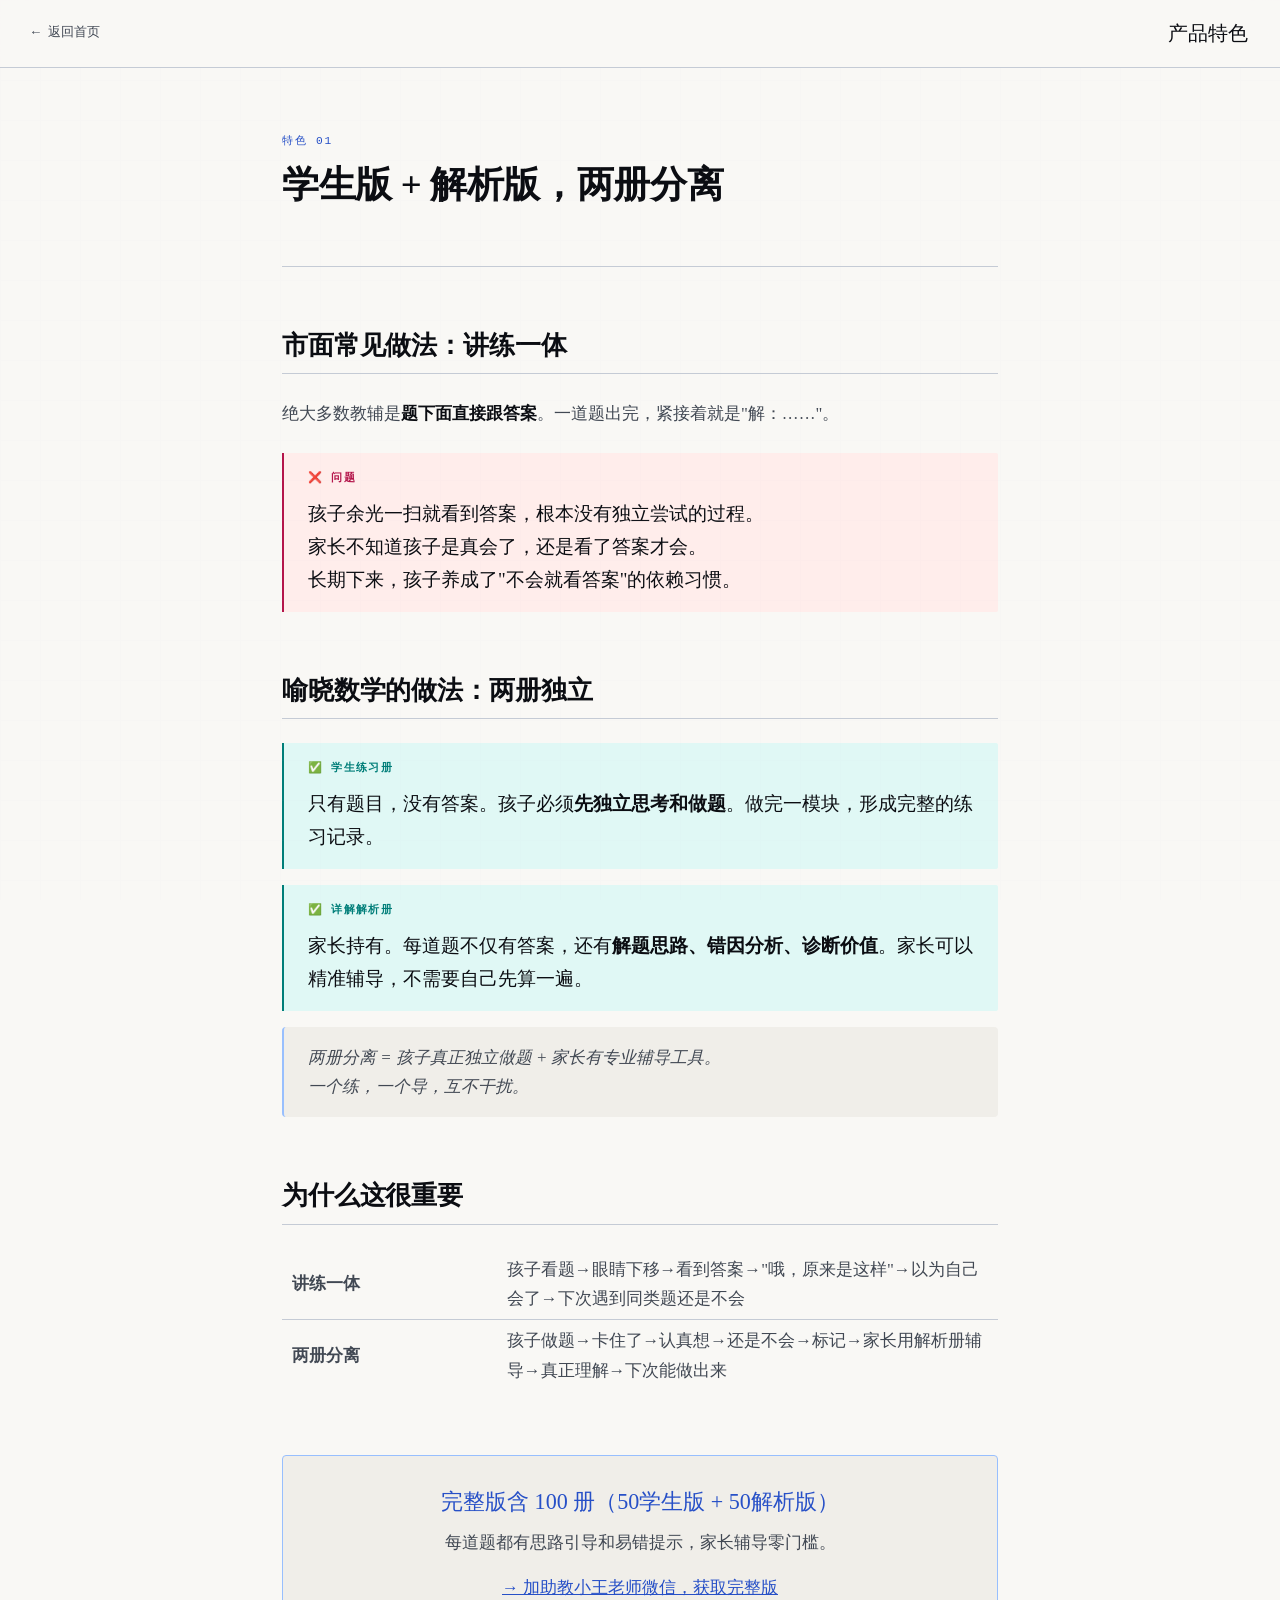
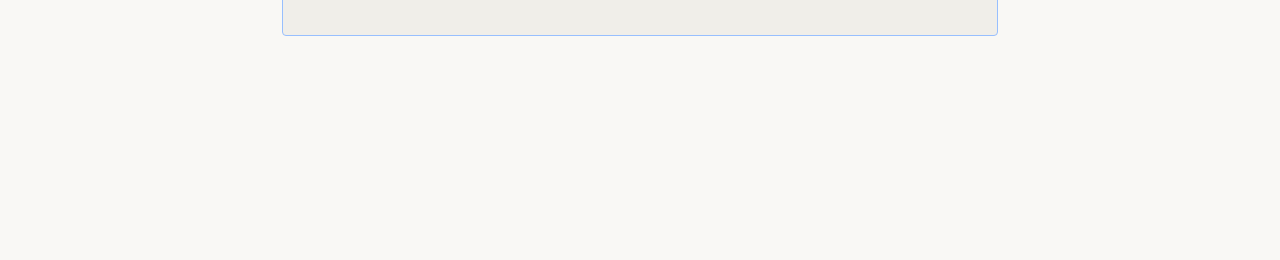
==== feature-1-dual.html @ 721600f2 "新增6个产品特色子页面：两册分离/OMML排版/五层难度/错因诊断/体系完整/统一风格，首页特色卡片改为可点击链接" ====
<!DOCTYPE html>
<html lang="zh-CN">
<head>
<meta charset="UTF-8">
<meta name="viewport" content="width=device-width, initial-scale=1.0">
<title>学生版+解析版，两册分离 — 喻晓数学</title>
<link rel="stylesheet" href="tokens.css">
<link rel="stylesheet" href="sample-common.css">
</head>
<body>
<nav class="sample-nav"><a href="index.html" class="back">← 返回首页</a><span class="title">产品特色</span></nav>
<div class="sample-container">

<header class="sample-header">
  <div class="module-tag">特色 01</div>
  <h1>学生版 + 解析版，两册分离</h1>
</header>

<section class="concept"><h2>市面常见做法：讲练一体</h2>
<div class="block"><p>绝大多数教辅是<strong>题下面直接跟答案</strong>。一道题出完，紧接着就是"解：……"。</p></div>
<div class="highlight bad"><div class="block-label" style="color:var(--color-rose)">❌ 问题</div><p>孩子余光一扫就看到答案，根本没有独立尝试的过程。<br>家长不知道孩子是真会了，还是看了答案才会。<br>长期下来，孩子养成了"不会就看答案"的依赖习惯。</p></div>
</section>

<section class="concept"><h2>喻晓数学的做法：两册独立</h2>
<div class="highlight good"><div class="block-label" style="color:var(--color-teal)">✅ 学生练习册</div><p>只有题目，没有答案。孩子必须<strong>先独立思考和做题</strong>。做完一模块，形成完整的练习记录。</p></div>
<div class="highlight good"><div class="block-label" style="color:var(--color-teal)">✅ 详解解析册</div><p>家长持有。每道题不仅有答案，还有<strong>解题思路、错因分析、诊断价值</strong>。家长可以精准辅导，不需要自己先算一遍。</p></div>
<div class="thinking">两册分离 = 孩子真正独立做题 + 家长有专业辅导工具。<br>一个练，一个导，互不干扰。</div>
</section>

<section class="concept"><h2>为什么这很重要</h2>
<table style="width:100%;font-size:var(--text-sm);color:var(--color-ink-2);border-collapse:collapse">
<tr style="border-bottom:0.5px solid var(--color-divider)"><td style="padding:6px 10px;font-weight:600;width:30%">讲练一体</td><td style="padding:6px 10px">孩子看题→眼睛下移→看到答案→"哦，原来是这样"→以为自己会了→下次遇到同类题还是不会</td></tr>
<tr><td style="padding:6px 10px;font-weight:600">两册分离</td><td style="padding:6px 10px">孩子做题→卡住了→认真想→还是不会→标记→家长用解析册辅导→真正理解→下次能做出来</td></tr>
</table>
</section>

<div class="preview-note"><h3>完整版含 100 册（50学生版 + 50解析版）</h3><p>每道题都有思路引导和易错提示，家长辅导零门槛。</p><p style="margin-top:var(--space-md)"><a href="index.html#cta">→ 加助教小王老师微信，获取完整版</a></p></div>
</div>
</body>
</html>
---- tokens.css ----
/* 喻晓数学 · 数学几何风格
 * "ink & geometry" — 暖白纸，深靛蓝 + 暖琥珀 + 青绿
 * axes: graph-paper / geometric-illustration / multi-accent
 */

:root {
  --font-display: "Playfair Display", "Noto Serif SC", "Songti SC", serif;
  --font-body: "Source Serif 4", "Noto Serif SC", "Songti SC", serif;
  --font-mono: "JetBrains Mono", monospace;

  /* base */
  --color-paper: oklch(98% 0.005 95);
  --color-paper-2: oklch(95% 0.008 95);
  --color-paper-3: oklch(91% 0.012 95);
  --color-ink: oklch(16% 0.01 260);
  --color-ink-2: oklch(40% 0.02 260);
  --color-ink-3: oklch(58% 0.015 260);

  /* accents */
  --color-blue: oklch(48% 0.19 265);
  --color-blue-soft: oklch(58% 0.15 265);
  --color-blue-dim: oklch(80% 0.10 260);
  --color-amber: oklch(60% 0.19 75);
  --color-amber-soft: oklch(70% 0.16 75);
  --color-amber-dim: oklch(82% 0.12 75);
  --color-teal: oklch(50% 0.17 190);
  --color-teal-dim: oklch(80% 0.10 190);
  --color-rose: oklch(50% 0.19 10);
  --color-rose-dim: oklch(80% 0.12 10);

  /* grade tints */
  --grade-p1: oklch(96% 0.06 265);
  --grade-p2: oklch(96% 0.06 190);
  --grade-p3: oklch(96% 0.06 140);
  --grade-p4: oklch(96% 0.06 75);
  --grade-p5: oklch(96% 0.06 25);
  --grade-p6: oklch(96% 0.06 320);

  --color-accent: var(--color-blue);
  --color-accent-soft: var(--color-blue-soft);
  --color-accent-dim: var(--color-blue-dim);
  --color-focus: oklch(52% 0.18 265);
  --color-divider: oklch(84% 0.015 260);
  --color-divider-strong: oklch(72% 0.03 260);
  --color-success: oklch(50% 0.17 160);
  --color-error: oklch(48% 0.20 25);

  --text-3xs: clamp(0.625rem, 0.6vw + 0.5rem, 0.7rem);
  --text-2xs: clamp(0.7rem, 0.65vw + 0.5rem, 0.82rem);
  --text-xs: clamp(0.78rem, 0.7vw + 0.5rem, 0.92rem);
  --text-sm: clamp(0.9rem, 0.75vw + 0.5rem, 1.05rem);
  --text-base: clamp(1rem, 0.85vw + 0.5rem, 1.2rem);
  --text-md: clamp(1.15rem, 0.95vw + 0.5rem, 1.4rem);
  --text-lg: clamp(1.35rem, 1.1vw + 0.5rem, 1.7rem);
  --text-xl: clamp(1.6rem, 1.3vw + 0.5rem, 2.1rem);
  --text-2xl: clamp(1.9rem, 1.6vw + 0.5rem, 2.6rem);
  --text-3xl: clamp(2.3rem, 2vw + 0.5rem, 3.3rem);
  --text-4xl: clamp(2.8rem, 2.5vw + 0.5rem, 4.2rem);
  --text-display-s: clamp(3.4rem, 3.2vw + 0.5rem, 5.5rem);
  --text-display: clamp(4.2rem, 4.5vw + 0.5rem, 7.5rem);

  --space-2xs: 0.25rem; --space-xs: 0.5rem; --space-sm: 0.75rem;
  --space-md: 1rem; --space-lg: 1.5rem; --space-xl: 2rem;
  --space-2xl: 3rem; --space-3xl: 4rem; --space-4xl: 6rem;
  --space-5xl: 9rem; --space-6xl: 14rem;

  --radius-xs: 2px; --radius-sm: 4px; --radius-md: 8px; --radius-lg: 16px;
  --ease-out: cubic-bezier(0.16, 1, 0.3, 1);
  --dur-fast: 150ms; --dur-normal: 300ms; --dur-slow: 500ms;
}

*, *::before, *::after { box-sizing: border-box; margin: 0; padding: 0; }
html { overflow-x: clip; -webkit-font-smoothing: antialiased; background: var(--color-paper); }
body {
  font-family: var(--font-body);
  font-size: var(--text-base); line-height: 1.75;
  color: var(--color-ink); background: var(--color-paper);
  overflow-x: clip;
}

strong { font-weight: 600; color: var(--color-ink); }
h1, h2, h3, h4 { font-style: normal; }
.display {
  font-family: var(--font-display);
  font-size: var(--text-display); line-height: 1.08; font-weight: 500;
  letter-spacing: -0.02em; color: var(--color-ink);
}
.display em {
  font-family: inherit; font-style: italic; font-weight: 700;
  background: linear-gradient(135deg, var(--color-blue), var(--color-teal));
  -webkit-background-clip: text; -webkit-text-fill-color: transparent;
  background-clip: text;
}
h2 { font-family: var(--font-display); font-size: var(--text-3xl); line-height: 1.18; color: var(--color-ink); letter-spacing: -0.01em; font-weight: 600; }
h3 { font-family: var(--font-display); font-size: var(--text-xl); line-height: 1.25; color: var(--color-ink); font-weight: 500; }

/* Nav — glass */
.nav {
  position: fixed; top: 0; left: 0; right: 0; z-index: 100;
  padding: var(--space-lg) var(--space-xl);
  background: oklch(98% 0.005 95 / 0.9);
  backdrop-filter: blur(16px); -webkit-backdrop-filter: blur(16px);
  border-bottom: 0.5px solid var(--color-divider);
}
.nav-inner { max-width: 1440px; margin: 0 auto; display: flex; flex-direction: column; align-items: center; gap: var(--space-sm); }
.nav-brand { font-family: var(--font-display); font-size: var(--text-xl); font-weight: 700; color: var(--color-ink); text-decoration: none; letter-spacing: 0.06em; }
.nav-links { display: flex; gap: var(--space-2xl); align-items: center; list-style: none; }
.nav-links a { font-size: var(--text-sm); color: var(--color-ink-2); text-decoration: none; transition: color var(--dur-fast) var(--ease-out); }
.nav-links a:hover { color: var(--color-blue); }
.nav-cta {
  display: inline-block; padding: var(--space-2xs) var(--space-md);
  font-size: var(--text-xs); border: 1px solid var(--color-blue-dim); border-radius: var(--radius-sm);
  color: var(--color-blue); text-decoration: none;
  transition: background var(--dur-fast) var(--ease-out), color var(--dur-fast) var(--ease-out);
}
.nav-cta:hover { background: var(--color-blue); color: #fff; }
@media (max-width: 768px) { .nav-links { gap: var(--space-lg); } .nav-brand { font-size: var(--text-lg); } }

/* Hero — with geometric background */
.hero {
  min-height: 100vh; display: flex; align-items: center; justify-content: center;
  padding: var(--space-xl); text-align: center;
  background: var(--color-paper);
  position: relative; overflow: hidden;
}
.hero-inner { max-width: 900px; position: relative; z-index: 2; }
.hero .display { margin-bottom: var(--space-2xl); }
.hero-sub {
  font-size: var(--text-md); line-height: 1.7; color: var(--color-ink-2);
  max-width: 520px; margin: 0 auto var(--space-2xl);
}
.hero-actions { display: flex; gap: var(--space-md); justify-content: center; flex-wrap: wrap; }

/* Hero geometric illustration */
.hero-geo { position: absolute; inset: 0; z-index: 0; pointer-events: none; }
.hero-geo svg { width: 100%; height: 100%; }

.btn-primary {
  display: inline-block; padding: var(--space-sm) var(--space-2xl);
  font-family: var(--font-body); font-size: var(--text-sm); font-weight: 600;
  background: var(--color-blue); color: #fff;
  border-radius: var(--radius-sm); text-decoration: none; border: none; cursor: pointer;
  transition: filter var(--dur-fast) var(--ease-out);
}
.btn-primary:hover { filter: brightness(1.2); }
.btn-primary:focus-visible { outline: 2px solid var(--color-focus); outline-offset: 2px; }

.btn-ghost {
  display: inline-block; padding: var(--space-sm) var(--space-2xl);
  font-family: var(--font-body); font-size: var(--text-sm);
  background: transparent; color: var(--color-ink);
  border: 0.5px solid var(--color-divider-strong); border-radius: var(--radius-sm);
  text-decoration: none; cursor: pointer;
  transition: border-color var(--dur-fast) var(--ease-out), color var(--dur-fast) var(--ease-out);
}
.btn-ghost:hover { border-color: var(--color-blue); color: var(--color-blue); }
.btn-ghost:focus-visible { outline: 2px solid var(--color-focus); outline-offset: 2px; }

/* Sections */
.wide { max-width: 1280px; margin: 0 auto; padding: 0 var(--space-xl); }
.narrow { max-width: 680px; margin: 0 auto; padding: 0 var(--space-xl); }
.section-tight { padding: var(--space-5xl) var(--space-xl); }
.section-label {
  font-family: var(--font-mono); font-size: var(--text-3xs); font-weight: 600;
  text-transform: uppercase; letter-spacing: 0.16em;
  color: var(--color-blue); margin-bottom: var(--space-md);
}
.section-head { margin-bottom: var(--space-4xl); }
.section-head h2 { margin-bottom: var(--space-sm); }
.section-head p { font-size: var(--text-md); color: var(--color-ink-2); max-width: 520px; }

/* Grade Cards — each with distinct tint */
.grades-grid { display: grid; grid-template-columns: repeat(2, 1fr); gap: var(--space-lg); }
.grade-card {
  padding: var(--space-2xl) var(--space-xl);
  border: 0.5px solid var(--color-divider); border-radius: var(--radius-sm);
  transition: border-color var(--dur-fast) var(--ease-out), box-shadow var(--dur-fast) var(--ease-out);
  position: relative; overflow: hidden;
}
.grade-card::before {
  content: ""; position: absolute; left: 0; top: 0; bottom: 0; width: 3px;
  transition: width var(--dur-normal) var(--ease-out);
}
.grade-card:nth-child(1) { background: var(--grade-p1); }
.grade-card:nth-child(1)::before { background: var(--color-blue); }
.grade-card:nth-child(2) { background: var(--grade-p2); }
.grade-card:nth-child(2)::before { background: var(--color-teal); }
.grade-card:nth-child(3) { background: var(--grade-p3); }
.grade-card:nth-child(3)::before { background: oklch(52% 0.17 140); }
.grade-card:nth-child(4) { background: var(--grade-p4); }
.grade-card:nth-child(4)::before { background: var(--color-amber); }
.grade-card:nth-child(5) { background: var(--grade-p5); }
.grade-card:nth-child(5)::before { background: var(--color-rose); }
.grade-card:nth-child(6) { background: var(--grade-p6); }
.grade-card:nth-child(6)::before { background: oklch(50% 0.17 320); }
.grade-card:hover { border-color: var(--color-divider-strong); box-shadow: 0 2px 12px oklch(0% 0 0 / 0.04); }
.grade-card:hover::before { width: 5px; }
.grade-num { font-family: var(--font-display); font-size: var(--text-4xl); line-height: 1; font-weight: 700; margin-bottom: var(--space-xs); }
.grade-card:nth-child(1) .grade-num { color: var(--color-blue); }
.grade-card:nth-child(2) .grade-num { color: var(--color-teal); }
.grade-card:nth-child(3) .grade-num { color: oklch(52% 0.17 140); }
.grade-card:nth-child(4) .grade-num { color: var(--color-amber); }
.grade-card:nth-child(5) .grade-num { color: var(--color-rose); }
.grade-card:nth-child(6) .grade-num { color: oklch(50% 0.17 320); }
.grade-name { font-family: var(--font-display); font-size: var(--text-lg); font-weight: 600; color: var(--color-ink); margin-bottom: var(--space-md); }
.grade-list { list-style: none; padding: 0; margin: 0; }
.grade-list li { font-size: var(--text-sm); color: var(--color-ink-2); line-height: 2; padding-left: var(--space-md); position: relative; }
.grade-list li::before { content: "·"; position: absolute; left: 0; color: var(--color-ink-3); }
@media (max-width: 768px) { .grades-grid { grid-template-columns: 1fr; } }

/* Stats — with colored background strip */
.stats-strip { background: linear-gradient(135deg, var(--grade-p1), var(--grade-p2), var(--grade-p4)); padding: var(--space-4xl) 0; }
.stats-row { display: grid; grid-template-columns: repeat(4, 1fr); gap: var(--space-2xl); text-align: center; }
.stat-num { font-family: var(--font-display); font-size: var(--text-4xl); line-height: 1; font-weight: 700; margin-bottom: var(--space-xs); position: relative; display: inline-block; }
.stat-num::after { content: ""; position: absolute; bottom: -6px; left: 50%; transform: translateX(-50%); width: 24px; height: 2px; border-radius: 1px; }
.stats-row > div:nth-child(1) .stat-num { color: var(--color-blue); }
.stats-row > div:nth-child(1) .stat-num::after { background: var(--color-blue-dim); }
.stats-row > div:nth-child(2) .stat-num { color: var(--color-teal); }
.stats-row > div:nth-child(2) .stat-num::after { background: var(--color-teal-dim); }
.stats-row > div:nth-child(3) .stat-num { color: var(--color-amber); }
.stats-row > div:nth-child(3) .stat-num::after { background: var(--color-amber-dim); }
.stats-row > div:nth-child(4) .stat-num { color: var(--color-rose); }
.stats-row > div:nth-child(4) .stat-num::after { background: var(--color-rose-dim); }
.stat-label { font-size: var(--text-xs); color: var(--color-ink-3); margin-top: var(--space-sm); }
@media (max-width: 768px) { .stats-row { grid-template-columns: repeat(2, 1fr); gap: var(--space-xl); } }

/* Samples — 3-col, clean cards */
.samples-grid { display: grid; grid-template-columns: repeat(3, 1fr); gap: var(--space-lg); }
.sample-card {
  display: block; text-decoration: none; color: inherit; cursor: pointer;
  padding: var(--space-xl); background: var(--color-paper-2);
  border: 0.5px solid var(--color-divider); border-radius: var(--radius-sm);
  transition: border-color var(--dur-fast) var(--ease-out), box-shadow var(--dur-fast) var(--ease-out), transform var(--dur-fast) var(--ease-out);
}
.sample-card:hover { border-color: var(--color-blue-dim); box-shadow: 0 2px 16px oklch(0% 0 0 / 0.05); transform: translateY(-2px); }
.sample-badge {
  display: inline-block; padding: var(--space-2xs) var(--space-sm);
  font-family: var(--font-mono); font-size: var(--text-3xs); font-weight: 600;
  text-transform: uppercase; letter-spacing: 0.1em;
  border: 0.5px solid var(--color-blue-dim); color: var(--color-blue);
  background: var(--color-paper-3); border-radius: var(--radius-xs); margin-bottom: var(--space-md);
}
.sample-card:nth-child(2) .sample-badge { color: var(--color-teal); border-color: var(--color-teal-dim); }
.sample-card:nth-child(3) .sample-badge { color: oklch(52% 0.17 140); border-color: oklch(80% 0.08 140); }
.sample-card:nth-child(4) .sample-badge { color: var(--color-amber); border-color: var(--color-amber-dim); }
.sample-card:nth-child(5) .sample-badge { color: var(--color-rose); border-color: var(--color-rose-dim); }
.sample-card:nth-child(6) .sample-badge { color: oklch(50% 0.17 320); border-color: oklch(80% 0.10 320); }
.sample-card h3 { color: var(--color-ink); margin-bottom: var(--space-xs); font-weight: 600; }
.sample-card p { font-size: var(--text-sm); color: var(--color-ink-2); }
.card-arrow { display: block; margin-top: var(--space-sm); font-family: var(--font-mono); font-size: var(--text-3xs); color: var(--color-blue); letter-spacing: 0.06em; opacity: 0; transform: translateX(-4px); transition: opacity var(--dur-fast) var(--ease-out), transform var(--dur-fast) var(--ease-out); }
.sample-card:hover .card-arrow { opacity: 1; transform: translateX(0); }
@media (max-width: 768px) {
  .card-arrow { opacity: 0.7; transform: translateX(0); font-size: 0.6rem; }
}
@media (max-width: 768px) { .samples-grid { grid-template-columns: repeat(2, 1fr); } }
@media (max-width: 414px) { .samples-grid { grid-template-columns: 1fr; } }

/* Features — with alternating accent numbers */
.features-grid { display: grid; grid-template-columns: repeat(3, 1fr); gap: var(--space-2xl); }
.feature-item { padding: var(--space-lg) 0; border-top: 0.5px solid var(--color-divider); }
.feature-link { display: block; text-decoration: none; color: inherit; cursor: pointer; transition: border-color var(--dur-fast) var(--ease-out), background var(--dur-fast) var(--ease-out); padding: var(--space-lg); margin: 0 calc(-1 * var(--space-lg)); border-radius: var(--radius-sm); }
.feature-link:hover { background: var(--color-paper-2); }
.feature-link .card-arrow { display: block; margin-top: var(--space-sm); font-family: var(--font-mono); font-size: var(--text-3xs); color: var(--color-blue); letter-spacing: 0.06em; opacity: 0; transform: translateX(-4px); transition: opacity var(--dur-fast) var(--ease-out), transform var(--dur-fast) var(--ease-out); }
.feature-link:hover .card-arrow { opacity: 1; transform: translateX(0); }
@media (max-width: 768px) {
  .feature-link { padding: var(--space-md); margin: 0 calc(-1 * var(--space-md)); }
  .feature-link .card-arrow { opacity: 0.7; transform: translateX(0); }
}
.feature-num { font-family: var(--font-mono); font-size: var(--text-3xs); font-weight: 700; text-transform: uppercase; letter-spacing: 0.12em; margin-bottom: var(--space-md); }
.feature-item:nth-child(1) .feature-num { color: var(--color-blue); }
.feature-item:nth-child(2) .feature-num { color: var(--color-teal); }
.feature-item:nth-child(3) .feature-num { color: var(--color-amber); }
.feature-item:nth-child(4) .feature-num { color: var(--color-rose); }
.feature-item:nth-child(5) .feature-num { color: oklch(52% 0.17 140); }
.feature-item:nth-child(6) .feature-num { color: oklch(50% 0.17 320); }
.feature-item h3 { margin-bottom: var(--space-sm); font-weight: 600; }
.feature-item p { font-size: var(--text-sm); color: var(--color-ink-2); line-height: 1.7; }
@media (max-width: 768px) { .features-grid { grid-template-columns: 1fr; } }

/* CTA */
.cta-section {
  text-align: center; padding: var(--space-5xl) var(--space-xl);
  background: linear-gradient(135deg, var(--grade-p1), var(--grade-p4), oklch(96% 0.02 320));
  border-radius: var(--radius-sm);
  border: 0.5px solid var(--color-divider);
  position: relative; overflow: hidden;
}
.cta-section::before {
  content: ""; position: absolute; top: 0; left: 50%; transform: translateX(-50%);
  width: 60px; height: 2px;
  background: linear-gradient(to right, var(--color-blue), var(--color-teal));
  border-radius: 1px;
}
.cta-section .display-s { font-family: var(--font-display); font-size: var(--text-display-s); color: var(--color-ink); margin-bottom: var(--space-md); }
.cta-section p { font-size: var(--text-md); color: var(--color-ink-2); max-width: 460px; margin: 0 auto var(--space-2xl); }

/* Footer */
.footer { padding: var(--space-3xl) var(--space-xl); text-align: center; border-top: 0.5px solid var(--color-divider); background: var(--color-paper-2); }
.footer-brand { font-family: var(--font-display); font-size: var(--text-lg); font-weight: 600; color: var(--color-ink); margin-bottom: var(--space-sm); }
.footer p { font-size: var(--text-2xs); color: var(--color-ink-3); }

/* ===== ORNAMENT ===== */

/* Graph paper texture — more visible */
body::before {
  content: ""; position: fixed; inset: 0; z-index: 0; pointer-events: none; opacity: 0.04;
  background-image:
    linear-gradient(var(--color-divider) 1px, transparent 1px),
    linear-gradient(90deg, var(--color-divider) 1px, transparent 1px);
  background-size: 40px 40px;
}
.wide, .narrow, .hero, .nav, .footer, .stats-strip { position: relative; z-index: 1; }

/* Section rule */
.section-rule { max-width: 1280px; margin: 0 auto; padding: 0 var(--space-xl); }
.section-rule-inner { height: 0.5px; background: var(--color-divider); }

/* Ornament */
.ornament {
  display: flex; align-items: center; justify-content: center; gap: var(--space-md);
  height: 32px; border: none; background: none; margin: 0;
}
.ornament::before, .ornament::after {
  content: ""; flex: 1; height: 0.5px;
  background: linear-gradient(to right, transparent, var(--color-divider-strong), transparent);
}
.ornament-dot {
  width: 3px; height: 3px; border-radius: 50%;
  background: var(--color-blue); flex-shrink: 0;
}

/* Motion */
@keyframes fade-up {
  from { opacity: 0; transform: translateY(28px); }
  to { opacity: 1; transform: translateY(0); }
}
.animate-in { animation: fade-up 0.6s var(--ease-out) both; }
.delay-1 { animation-delay: 0.1s; }
.delay-2 { animation-delay: 0.2s; }
.delay-3 { animation-delay: 0.3s; }
@media (prefers-reduced-motion: reduce) { .animate-in { animation: none; opacity: 1; } }

/* ===== MOBILE (≤768px) ===== */
@media (max-width: 768px) {
  :root {
    --text-display: clamp(2.4rem, 8vw + 0.5rem, 3.8rem);
    --text-display-s: clamp(1.8rem, 6vw + 0.5rem, 3rem);
    --text-3xl: clamp(1.6rem, 5vw + 0.5rem, 2.4rem);
  }
  .nav { padding: var(--space-sm) var(--space-md); }
  .nav-inner { gap: var(--space-2xs); }
  .nav-brand { font-size: var(--text-md); letter-spacing: 0.04em; }
  .nav-links { gap: var(--space-md); flex-wrap: wrap; justify-content: center; }
  .nav-links a { font-size: var(--text-2xs); }
  .nav-cta { padding: var(--space-2xs) var(--space-sm); font-size: var(--text-3xs); }

  .hero { min-height: 80vh; padding: var(--space-5xl) var(--space-md) var(--space-2xl); }
  .hero .display { margin-bottom: var(--space-lg); }
  .hero-sub { font-size: var(--text-sm); max-width: 300px; }
  .hero-actions { flex-direction: column; align-items: center; gap: var(--space-sm); }
  .hero-geo { opacity: 0.5; }
  .btn-primary, .btn-ghost { width: 100%; max-width: 280px; text-align: center; padding: var(--space-md) var(--space-xl); font-size: var(--text-base); }

  .section-tight { padding: var(--space-3xl) var(--space-md); }
  .wide, .narrow { padding: 0 var(--space-md); }
  .section-head { margin-bottom: var(--space-2xl); }
  .section-head h2 { font-size: var(--text-2xl); }
  .section-head p { font-size: var(--text-sm); }

  .grades-grid { grid-template-columns: 1fr; gap: var(--space-md); }
  .grade-card { padding: var(--space-lg) var(--space-md); }
  .grade-num { font-size: var(--text-2xl); }
  .grade-name { font-size: var(--text-md); }
  .grade-list li { font-size: var(--text-xs); line-height: 1.8; }

  .samples-grid { grid-template-columns: repeat(2, 1fr); gap: var(--space-sm); }
  .sample-card { padding: var(--space-md); }
  .sample-card h3 { font-size: var(--text-md); }
  .sample-card p { font-size: var(--text-2xs); }

  .features-grid { grid-template-columns: 1fr; gap: var(--space-xl); }
  .feature-item h3 { font-size: var(--text-lg); }

  .stats-strip { padding: var(--space-2xl) 0; }
  .stats-row { grid-template-columns: repeat(2, 1fr); gap: var(--space-lg); }
  .stat-num { font-size: var(--text-2xl); }

  .cta-section { padding: var(--space-3xl) var(--space-md); }
  .cta-section p { font-size: var(--text-sm); }

  .ornament { height: 24px; }
  .footer { padding: var(--space-2xl) var(--space-md); }

  .sample-nav { padding: var(--space-sm) var(--space-md); }
  .sample-nav .title { font-size: var(--text-sm); }
  .sample-container { padding: var(--space-xl) var(--space-md) var(--space-3xl); }
  .sample-header h1 { font-size: var(--text-2xl); }
  .sample-header .meta { gap: var(--space-md); font-size: var(--text-2xs); }
  .concept h2 { font-size: var(--text-lg); }
  .steps li { font-size: var(--text-xs); padding-left: var(--space-xl); }
  .steps li::before { width: 18px; height: 18px; font-size: 0.6rem; }
}

/* ===== SMALL PHONE (≤414px) ===== */
@media (max-width: 414px) {
  :root { --text-display: clamp(2rem, 7vw + 0.5rem, 2.8rem); }
  .hero { min-height: 75vh; padding-top: var(--space-6xl); }
  .samples-grid { grid-template-columns: 1fr; }
  .stats-row { grid-template-columns: 1fr 1fr; gap: var(--space-md); }
}

/* Sample page nav (desktop) */
.sample-nav { position: sticky; top: 0; z-index: 100; padding: var(--space-md) var(--space-xl); background: oklch(98% 0.005 95 / 0.9); backdrop-filter: blur(16px); border-bottom: 0.5px solid var(--color-divider); display: flex; align-items: center; justify-content: space-between; }
.sample-nav a { font-size: var(--text-sm); color: var(--color-ink-2); text-decoration: none; transition: color var(--dur-fast) var(--ease-out); }
.sample-nav a:hover { color: var(--color-blue); }
.sample-nav .back { font-family: var(--font-mono); font-size: var(--text-2xs); }
.sample-nav .title { font-family: var(--font-display); font-size: var(--text-md); color: var(--color-ink); }
---- sample-common.css ----
/* 样章子页面 · 数学极简风格 */
.sample-container { max-width: 780px; margin: 0 auto; padding: var(--space-3xl) var(--space-xl) var(--space-6xl); }
.sample-header { margin-bottom: var(--space-3xl); padding-bottom: var(--space-2xl); border-bottom: 0.5px solid var(--color-divider); }
.sample-header .module-tag { font-family: var(--font-mono); font-size: var(--text-3xs); text-transform: uppercase; letter-spacing: 0.16em; color: var(--color-accent); margin-bottom: var(--space-sm); }
.sample-header h1 { font-family: var(--font-display); font-size: var(--text-3xl); line-height: 1.15; color: var(--color-ink); margin-bottom: var(--space-sm); letter-spacing: -0.01em; }
.sample-header .meta { font-size: var(--text-xs); color: var(--color-ink-3); display: flex; gap: var(--space-xl); flex-wrap: wrap; }
.objectives { background: var(--color-paper-2); border: 0.5px solid var(--color-divider); border-radius: var(--radius-sm); padding: var(--space-xl); margin-bottom: var(--space-3xl); }
.objectives h3 { font-family: var(--font-mono); font-size: var(--text-3xs); font-weight: 700; text-transform: uppercase; letter-spacing: 0.14em; color: var(--color-accent); margin-bottom: var(--space-md); }
.objectives ul { list-style: none; padding: 0; }
.objectives li { font-size: var(--text-sm); color: var(--color-ink-2); line-height: 1.8; padding-left: var(--space-lg); position: relative; }
.objectives li::before { content: "→"; position: absolute; left: 0; color: var(--color-accent-dim); font-family: var(--font-mono); font-size: var(--text-2xs); }
.concept { margin-bottom: var(--space-3xl); }
.concept h2 { font-family: var(--font-display); font-size: var(--text-xl); font-weight: 600; color: var(--color-ink); margin-bottom: var(--space-lg); padding-bottom: var(--space-sm); border-bottom: 0.5px solid var(--color-divider); letter-spacing: -0.005em; }
.block { margin-bottom: var(--space-lg); }
.block-label { font-family: var(--font-mono); font-size: var(--text-3xs); font-weight: 600; text-transform: uppercase; letter-spacing: 0.12em; color: var(--color-ink-3); margin-bottom: var(--space-xs); }
.block p, .block li { font-size: var(--text-sm); color: var(--color-ink-2); line-height: 1.85; }
.block table { width: 100%; font-size: var(--text-sm); color: var(--color-ink-2); border-collapse: collapse; }
.block table td { padding: 6px 10px; border-bottom: 0.5px solid var(--color-divider); vertical-align: top; }
.block ul { list-style: none; padding: 0; }
.block li { padding-left: var(--space-lg); position: relative; }
.block li::before { content: "·"; position: absolute; left: var(--space-xs); color: var(--color-accent-dim); font-weight: bold; }
.highlight { background: var(--color-paper-2); border-left: 2px solid var(--color-accent-dim); padding: var(--space-md) var(--space-lg); border-radius: 0 var(--radius-xs) var(--radius-xs) 0; margin: var(--space-md) 0; }
.highlight.good { border-left-color: var(--color-teal); background: oklch(96% 0.025 190); }
.highlight.bad { border-left-color: var(--color-rose); background: oklch(96% 0.02 25); }
.thinking { font-style: italic; font-size: var(--text-sm); color: var(--color-ink-2); padding: var(--space-md) var(--space-lg); background: var(--color-paper-2); border-radius: var(--radius-sm); margin: var(--space-md) 0; border-left: 2px solid var(--color-blue-dim); }
.divider { text-align: center; color: var(--color-ink-3); font-size: var(--text-2xs); letter-spacing: 0.24em; margin: var(--space-2xl) 0; user-select: none; }
.example { background: var(--color-paper-2); border: 0.5px solid var(--color-divider); border-radius: var(--radius-sm); padding: var(--space-lg); margin: var(--space-md) 0; }
.example .level-tag { display: inline-block; padding: 2px var(--space-sm); font-family: var(--font-mono); font-size: var(--text-3xs); letter-spacing: 0.1em; border-radius: var(--radius-xs); margin-bottom: var(--space-sm); border: 0.5px solid; }
.example .level-tag.l1 { color: var(--color-teal); border-color: var(--color-teal-dim); background: oklch(97% 0.04 190); }
.example .level-tag.l3 { color: var(--color-amber); border-color: var(--color-amber-dim); background: oklch(97% 0.05 75); }
.example .level-tag.l5 { color: var(--color-rose); border-color: var(--color-rose-dim); background: oklch(97% 0.04 10); }
.example .q { font-size: var(--text-sm); color: var(--color-ink); margin-bottom: var(--space-sm); font-weight: 600; }
.example .solution { font-size: var(--text-sm); color: var(--color-ink-2); border-top: 0.5px solid var(--color-divider); padding-top: var(--space-sm); margin-top: var(--space-sm); }
.example .solution strong { color: var(--color-accent); }
.steps { list-style: none; padding: 0; margin: 0; counter-reset: step; }
.steps li { padding: var(--space-xs) 0 var(--space-xs) var(--space-2xl); position: relative; line-height: 1.7; counter-increment: step; font-size: var(--text-sm); color: var(--color-ink-2); }
.steps li::before { content: counter(step); position: absolute; left: 0; top: var(--space-xs); width: 22px; height: 22px; border-radius: 50%; background: var(--color-blue); color: #fff; font-family: var(--font-mono); font-size: var(--text-3xs); font-weight: 600; display: flex; align-items: center; justify-content: center; line-height: 1; }
.steps li:last-child { color: var(--color-ink); font-weight: 600; }
.steps li:last-child::before { background: var(--color-amber); }
.summary { margin-top: var(--space-3xl); padding: var(--space-2xl); background: var(--color-paper-2); border: 0.5px solid var(--color-accent-dim); border-radius: var(--radius-sm); }
.summary h2 { font-family: var(--font-display); font-size: var(--text-lg); color: var(--color-accent); margin-bottom: var(--space-md); border-bottom: none; }
.summary ul { list-style: none; padding: 0; }
.summary li { font-size: var(--text-sm); color: var(--color-ink-2); line-height: 1.8; padding-left: var(--space-lg); position: relative; }
.summary li::before { content: "✓"; position: absolute; left: 0; color: var(--color-accent); font-weight: bold; }
.preview-note { margin-top: var(--space-3xl); padding: var(--space-xl); background: var(--color-paper-2); border: 0.5px solid var(--color-accent-dim); border-radius: var(--radius-sm); text-align: center; }
.preview-note h3 { font-family: var(--font-display); font-size: var(--text-lg); color: var(--color-accent); margin-bottom: var(--space-sm); }
.preview-note p { font-size: var(--text-sm); color: var(--color-ink-2); }
.preview-note a { color: var(--color-accent); }
.katex { font-size: 1.05em; }
@media (max-width: 768px) {
  .sample-container { padding: var(--space-xl) var(--space-md) var(--space-3xl); }
  .sample-header h1 { font-size: var(--text-2xl); }
  .sample-header .meta { gap: var(--space-md); font-size: var(--text-2xs); }
  .concept h2 { font-size: var(--text-lg); }
  .block p, .block li, .block table td { font-size: var(--text-xs); }
  .block table td { padding: 4px 6px; }
  .example { padding: var(--space-md); }
  .example .q { font-size: var(--text-xs); }
  .example .solution { font-size: var(--text-xs); }
  .summary { padding: var(--space-lg); }
  .summary li { font-size: var(--text-xs); }
  .preview-note { padding: var(--space-lg); }
  .steps li { font-size: var(--text-xs); padding-left: var(--space-xl); }
  .steps li::before { width: 18px; height: 18px; font-size: 0.6rem; }
}
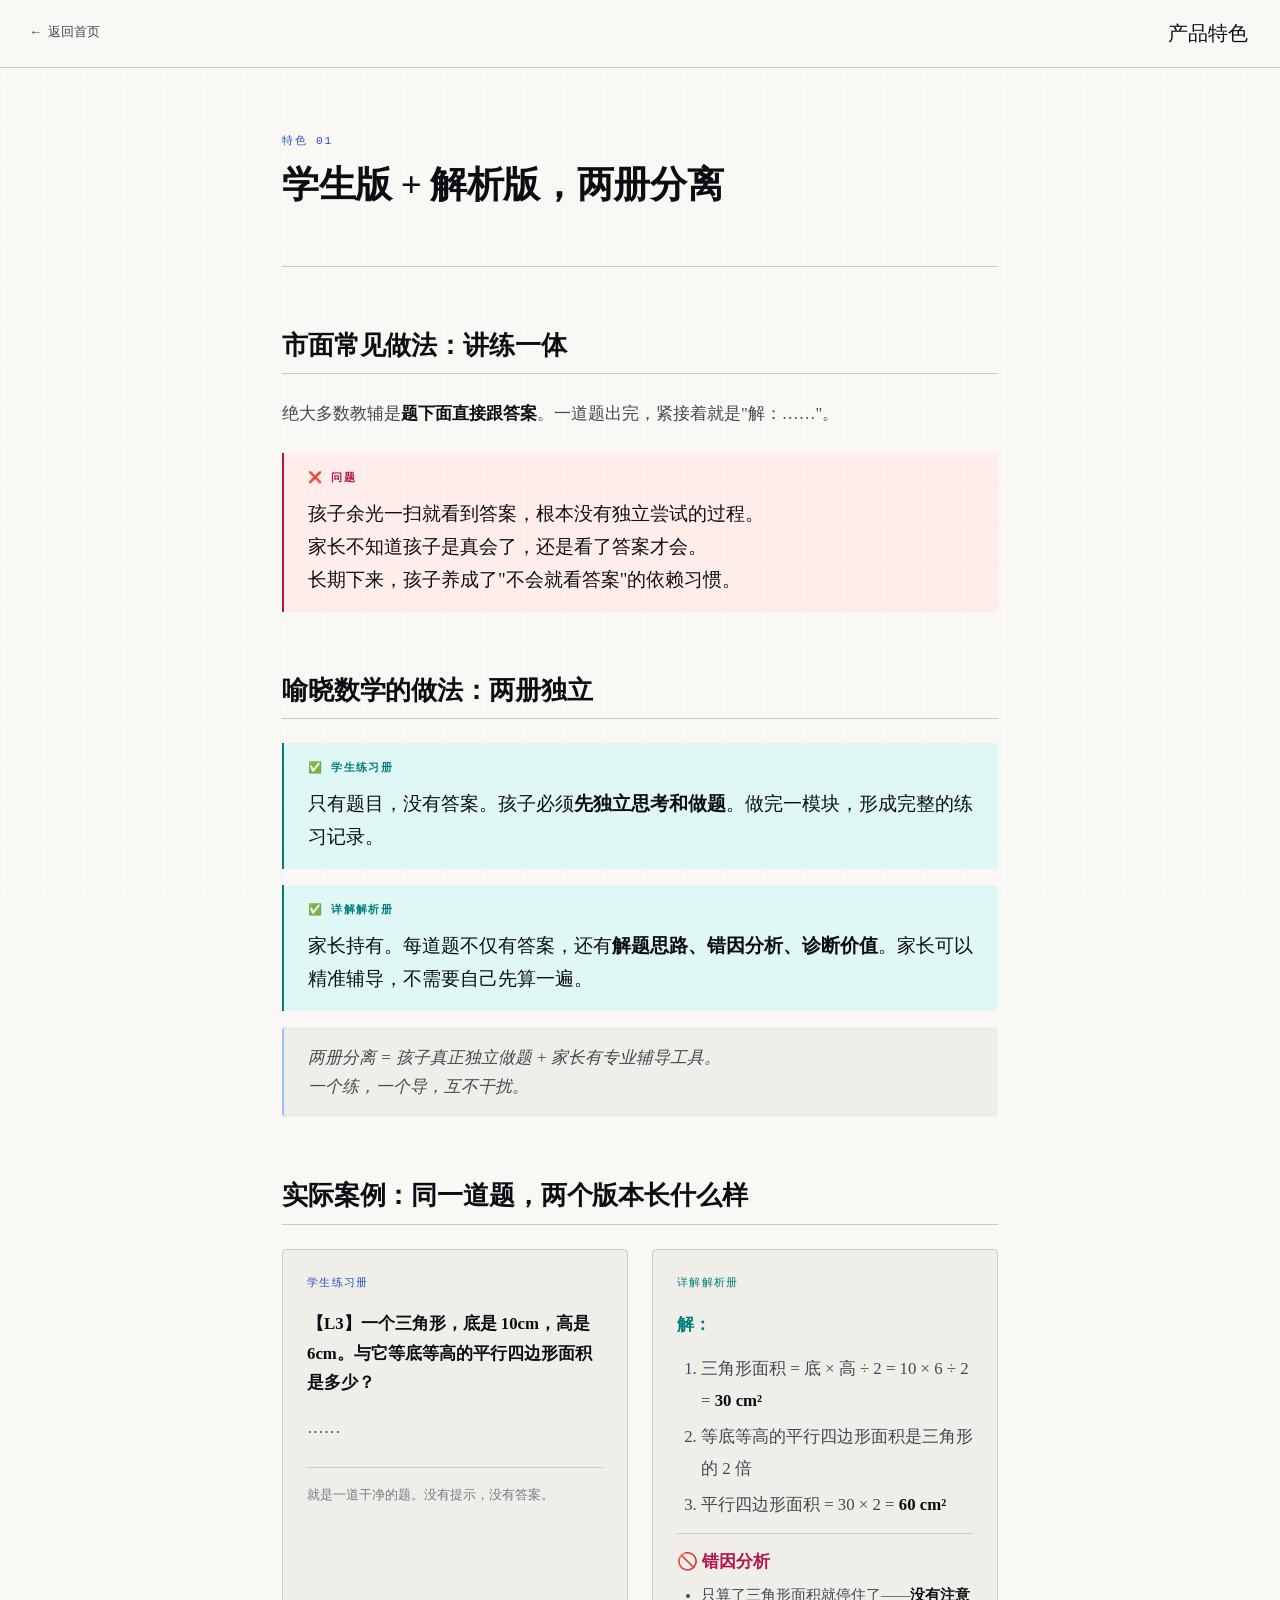
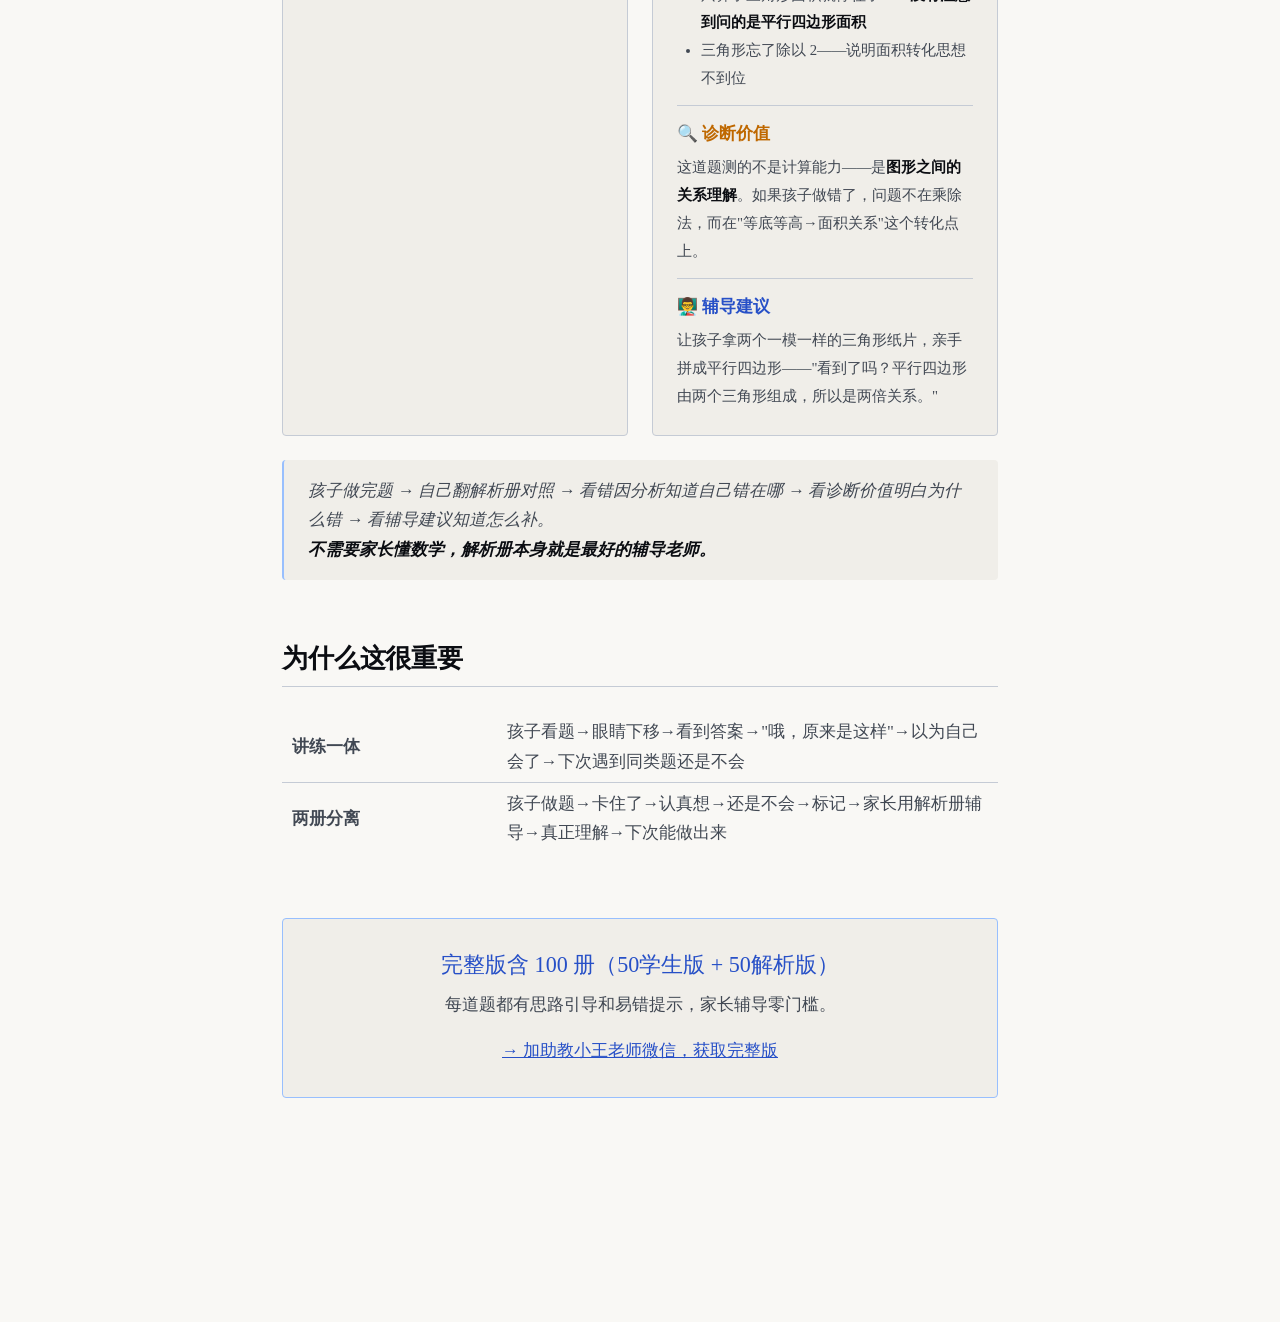
==== commit 703c849a: "特色1增加实际案例对比：学生版vs解析版同一道题的完整展示，含错因分析+诊断价值+辅导建议" ====
--- a/feature-1-dual.html
+++ b/feature-1-dual.html
@@ -27,6 +27,46 @@
 <div class="thinking">两册分离 = 孩子真正独立做题 + 家长有专业辅导工具。<br>一个练，一个导，互不干扰。</div>
 </section>
 
+<section class="concept"><h2>实际案例：同一道题，两个版本长什么样</h2>
+
+<div style="display:grid;grid-template-columns:1fr 1fr;gap:var(--space-lg);margin-top:var(--space-lg)" class="dual-compare">
+  <!-- 学生版 -->
+  <div style="background:var(--color-paper-2);border:0.5px solid var(--color-divider);border-radius:var(--radius-sm);padding:var(--space-lg)">
+    <div style="font-family:var(--font-mono);font-size:var(--text-3xs);text-transform:uppercase;letter-spacing:0.12em;color:var(--color-blue);margin-bottom:var(--space-md)">学生练习册</div>
+    <p style="font-size:var(--text-sm);color:var(--color-ink);font-weight:600;margin-bottom:var(--space-md)">【L3】一个三角形，底是 10cm，高是 6cm。与它等底等高的平行四边形面积是多少？</p>
+    <p style="font-size:var(--text-sm);color:var(--color-ink-2)">……</p>
+    <div style="margin-top:var(--space-lg);padding-top:var(--space-md);border-top:0.5px solid var(--color-divider);font-size:var(--text-2xs);color:var(--color-ink-3)">就是一道干净的题。没有提示，没有答案。</div>
+  </div>
+
+  <!-- 解析版 -->
+  <div style="background:var(--color-paper-2);border:0.5px solid var(--color-divider);border-radius:var(--radius-sm);padding:var(--space-lg)">
+    <div style="font-family:var(--font-mono);font-size:var(--text-3xs);text-transform:uppercase;letter-spacing:0.12em;color:var(--color-teal);margin-bottom:var(--space-md)">详解解析册</div>
+    <div style="font-size:var(--text-sm);color:var(--color-ink-2);line-height:1.9">
+      <p style="margin-bottom:var(--space-sm)"><strong style="color:var(--color-teal)">解：</strong></p>
+      <ol style="padding-left:var(--space-lg);margin:0">
+        <li style="margin-bottom:4px">三角形面积 = 底 × 高 ÷ 2 = 10 × 6 ÷ 2 = <strong>30 cm²</strong></li>
+        <li style="margin-bottom:4px">等底等高的平行四边形面积是三角形的 2 倍</li>
+        <li style="margin-bottom:4px">平行四边形面积 = 30 × 2 = <strong>60 cm²</strong></li>
+      </ol>
+      <hr style="border:none;border-top:0.5px solid var(--color-divider);margin:var(--space-sm) 0">
+      <p style="margin-bottom:4px"><strong style="color:var(--color-rose)">🚫 错因分析</strong></p>
+      <ul style="padding-left:var(--space-lg);margin:0;font-size:var(--text-xs)">
+        <li>只算了三角形面积就停住了——<strong>没有注意到问的是平行四边形面积</strong></li>
+        <li>三角形忘了除以 2——说明面积转化思想不到位</li>
+      </ul>
+      <hr style="border:none;border-top:0.5px solid var(--color-divider);margin:var(--space-sm) 0">
+      <p style="margin-bottom:4px"><strong style="color:var(--color-amber)">🔍 诊断价值</strong></p>
+      <p style="font-size:var(--text-xs);margin:0">这道题测的不是计算能力——是<strong>图形之间的关系理解</strong>。如果孩子做错了，问题不在乘除法，而在"等底等高→面积关系"这个转化点上。</p>
+      <hr style="border:none;border-top:0.5px solid var(--color-divider);margin:var(--space-sm) 0">
+      <p style="margin-bottom:4px"><strong style="color:var(--color-blue)">👨‍🏫 辅导建议</strong></p>
+      <p style="font-size:var(--text-xs);margin:0">让孩子拿两个一模一样的三角形纸片，亲手拼成平行四边形——"看到了吗？平行四边形由两个三角形组成，所以是两倍关系。"</p>
+    </div>
+  </div>
+</div>
+
+<div class="thinking" style="margin-top:var(--space-lg)">孩子做完题 → 自己翻解析册对照 → 看错因分析知道自己错在哪 → 看诊断价值明白为什么错 → 看辅导建议知道怎么补。<br><strong>不需要家长懂数学，解析册本身就是最好的辅导老师。</strong></div>
+</section>
+
 <section class="concept"><h2>为什么这很重要</h2>
 <table style="width:100%;font-size:var(--text-sm);color:var(--color-ink-2);border-collapse:collapse">
 <tr style="border-bottom:0.5px solid var(--color-divider)"><td style="padding:6px 10px;font-weight:600;width:30%">讲练一体</td><td style="padding:6px 10px">孩子看题→眼睛下移→看到答案→"哦，原来是这样"→以为自己会了→下次遇到同类题还是不会</td></tr>
--- a/tokens.css
+++ b/tokens.css
@@ -258,7 +258,8 @@
 /* Features — with alternating accent numbers */
 .features-grid { display: grid; grid-template-columns: repeat(3, 1fr); gap: var(--space-2xl); }
 .feature-item { padding: var(--space-lg) 0; border-top: 0.5px solid var(--color-divider); }
-.feature-link { display: block; text-decoration: none; color: inherit; cursor: pointer; transition: border-color var(--dur-fast) var(--ease-out), background var(--dur-fast) var(--ease-out); padding: var(--space-lg); margin: 0 calc(-1 * var(--space-lg)); border-radius: var(--radius-sm); }
+.feature-link { display: block; text-decoration: none !important; color: inherit; cursor: pointer; transition: border-color var(--dur-fast) var(--ease-out), background var(--dur-fast) var(--ease-out); padding: var(--space-lg); margin: 0 calc(-1 * var(--space-lg)); border-radius: var(--radius-sm); }
+.feature-link:hover, .feature-link h3, .feature-link p, .feature-link .feature-num { text-decoration: none; }
 .feature-link:hover { background: var(--color-paper-2); }
 .feature-link .card-arrow { display: block; margin-top: var(--space-sm); font-family: var(--font-mono); font-size: var(--text-3xs); color: var(--color-blue); letter-spacing: 0.06em; opacity: 0; transform: translateX(-4px); transition: opacity var(--dur-fast) var(--ease-out), transform var(--dur-fast) var(--ease-out); }
 .feature-link:hover .card-arrow { opacity: 1; transform: translateX(0); }
--- a/sample-common.css
+++ b/sample-common.css
@@ -62,4 +62,5 @@
   .preview-note { padding: var(--space-lg); }
   .steps li { font-size: var(--text-xs); padding-left: var(--space-xl); }
   .steps li::before { width: 18px; height: 18px; font-size: 0.6rem; }
+  .dual-compare { grid-template-columns: 1fr !important; }
 }
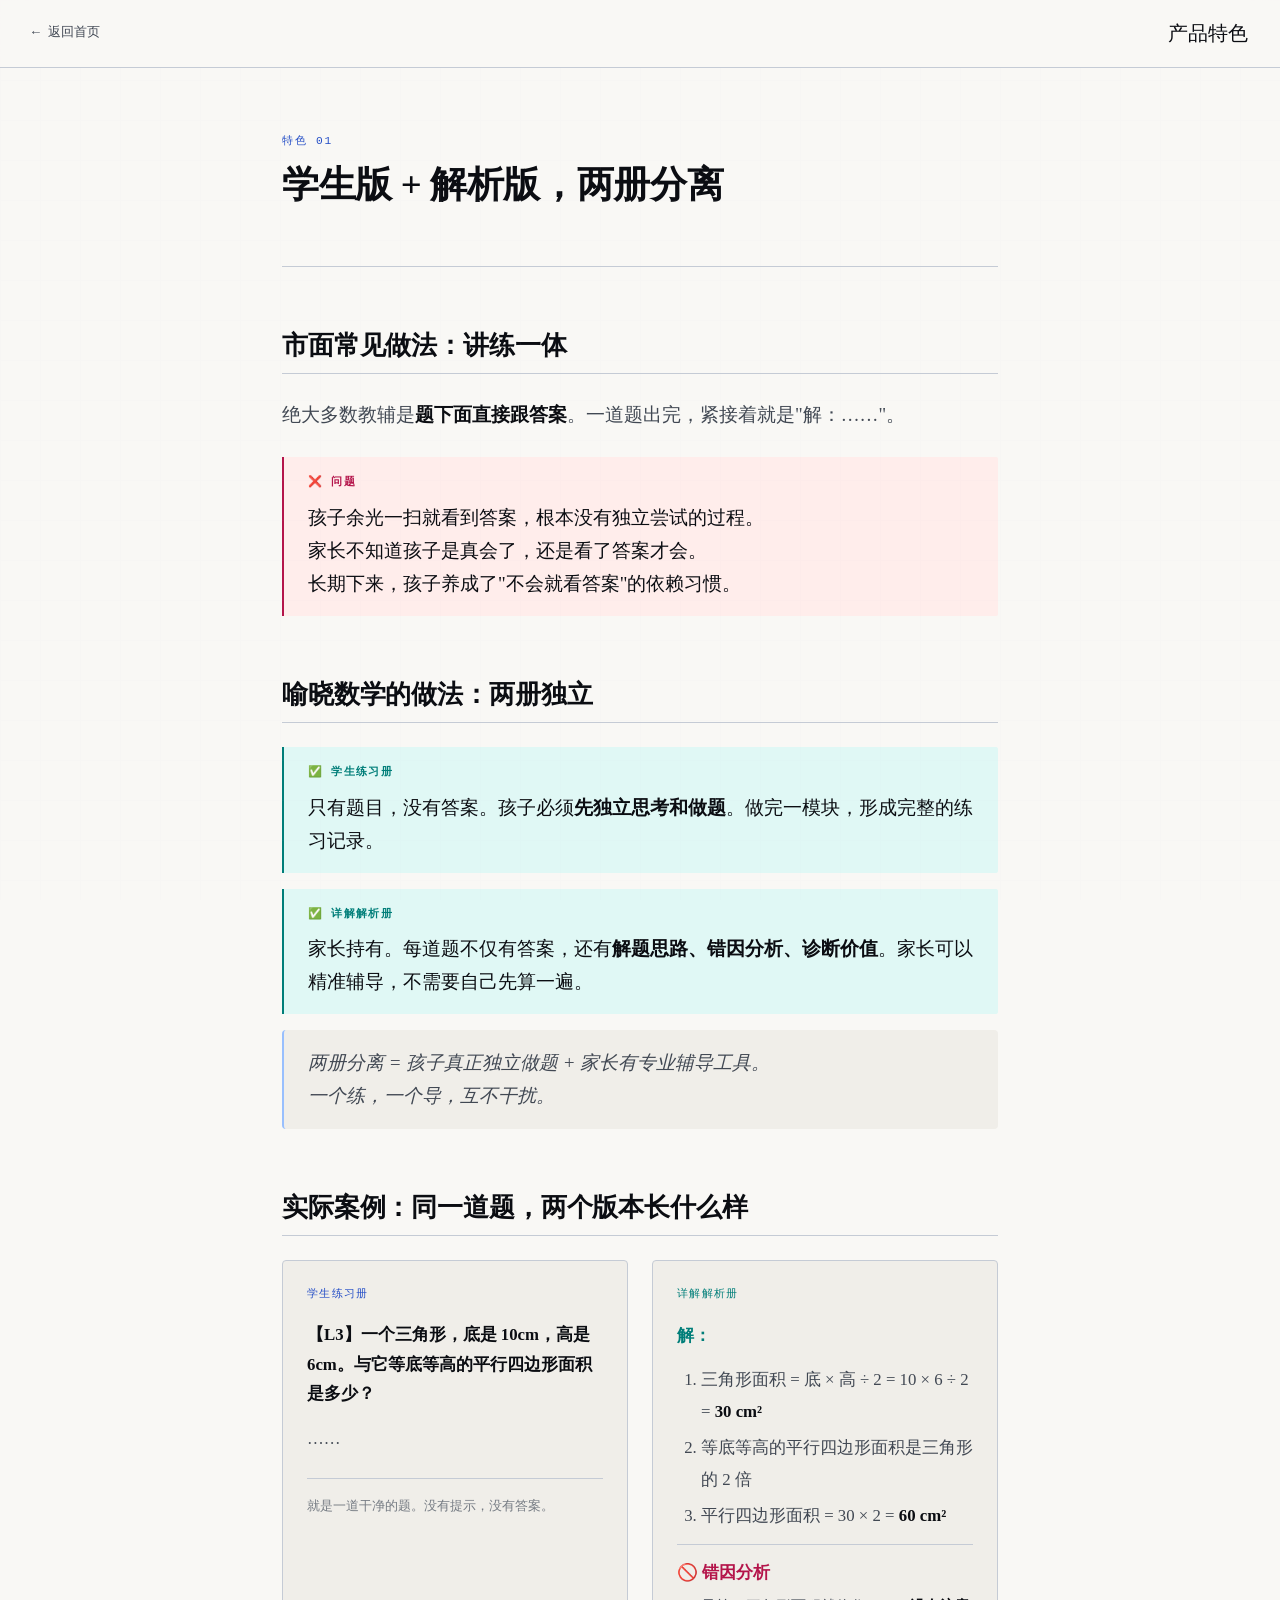
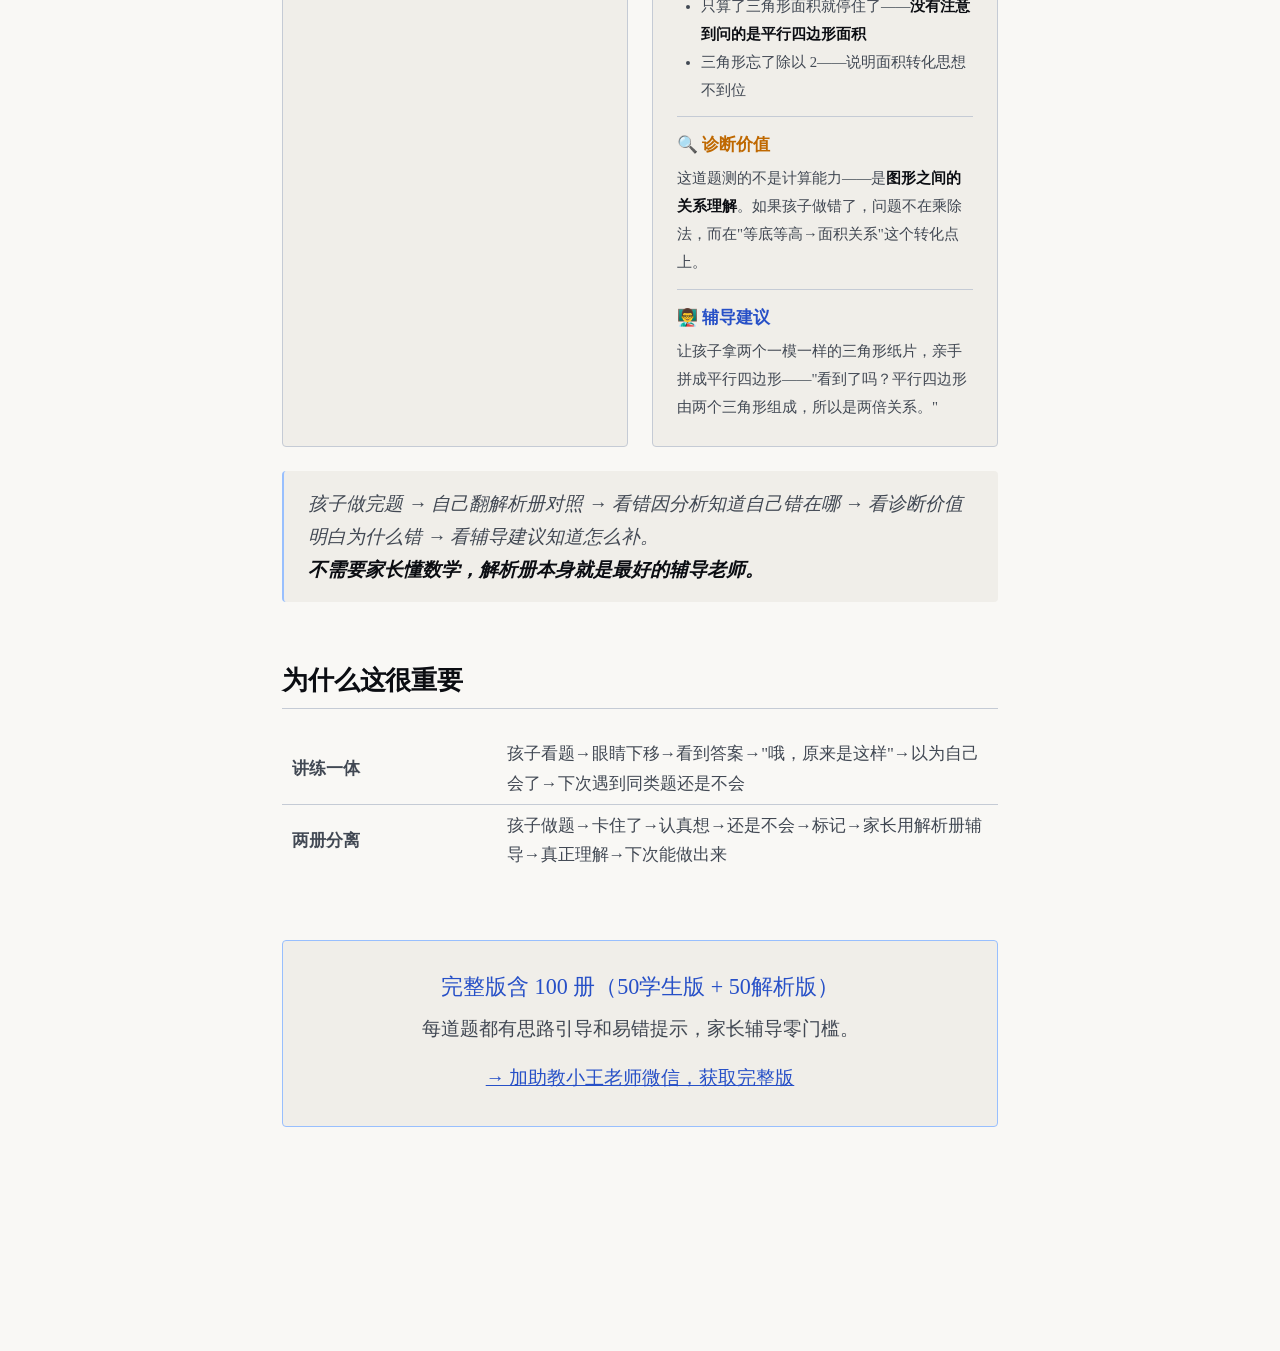
==== commit 97623276: "推广就绪: 模块数字统一50, CTA改定价展示, ICP占位, 全站OG标签+SEO描述" ====
--- a/feature-1-dual.html
+++ b/feature-1-dual.html
@@ -4,6 +4,13 @@
 <meta charset="UTF-8">
 <meta name="viewport" content="width=device-width, initial-scale=1.0">
 <title>学生版+解析版，两册分离 — 喻晓数学</title>
+<meta name="description" content="喻晓数学核心特色：学生练习册与详解解析册分拆为两本。孩子独立做题，家长持解析册精准辅导，互不干扰。">
+<meta property="og:title" content="学生版+解析版，两册分离 — 喻晓数学">
+<meta property="og:description" content="学生练习册与解析册分拆为两本——孩子独立做题，家长精准辅导。">
+<meta property="og:image" content="https://yuxiao-math.cn/og-image.jpg">
+<meta property="og:url" content="https://yuxiao-math.cn/feature-1-dual">
+<meta property="og:type" content="article">
+<meta property="og:site_name" content="喻晓数学">
 <link rel="stylesheet" href="tokens.css">
 <link rel="stylesheet" href="sample-common.css">
 </head>
--- a/sample-common.css
+++ b/sample-common.css
@@ -7,14 +7,14 @@
 .objectives { background: var(--color-paper-2); border: 0.5px solid var(--color-divider); border-radius: var(--radius-sm); padding: var(--space-xl); margin-bottom: var(--space-3xl); }
 .objectives h3 { font-family: var(--font-mono); font-size: var(--text-3xs); font-weight: 700; text-transform: uppercase; letter-spacing: 0.14em; color: var(--color-accent); margin-bottom: var(--space-md); }
 .objectives ul { list-style: none; padding: 0; }
-.objectives li { font-size: var(--text-sm); color: var(--color-ink-2); line-height: 1.8; padding-left: var(--space-lg); position: relative; }
+.objectives li { font-size: var(--text-base); color: var(--color-ink-2); line-height: 1.8; padding-left: var(--space-lg); position: relative; }
 .objectives li::before { content: "→"; position: absolute; left: 0; color: var(--color-accent-dim); font-family: var(--font-mono); font-size: var(--text-2xs); }
 .concept { margin-bottom: var(--space-3xl); }
 .concept h2 { font-family: var(--font-display); font-size: var(--text-xl); font-weight: 600; color: var(--color-ink); margin-bottom: var(--space-lg); padding-bottom: var(--space-sm); border-bottom: 0.5px solid var(--color-divider); letter-spacing: -0.005em; }
 .block { margin-bottom: var(--space-lg); }
 .block-label { font-family: var(--font-mono); font-size: var(--text-3xs); font-weight: 600; text-transform: uppercase; letter-spacing: 0.12em; color: var(--color-ink-3); margin-bottom: var(--space-xs); }
-.block p, .block li { font-size: var(--text-sm); color: var(--color-ink-2); line-height: 1.85; }
-.block table { width: 100%; font-size: var(--text-sm); color: var(--color-ink-2); border-collapse: collapse; }
+.block p, .block li { font-size: var(--text-base); color: var(--color-ink-2); line-height: 1.85; }
+.block table { width: 100%; font-size: var(--text-base); color: var(--color-ink-2); border-collapse: collapse; }
 .block table td { padding: 6px 10px; border-bottom: 0.5px solid var(--color-divider); vertical-align: top; }
 .block ul { list-style: none; padding: 0; }
 .block li { padding-left: var(--space-lg); position: relative; }
@@ -22,15 +22,15 @@
 .highlight { background: var(--color-paper-2); border-left: 2px solid var(--color-accent-dim); padding: var(--space-md) var(--space-lg); border-radius: 0 var(--radius-xs) var(--radius-xs) 0; margin: var(--space-md) 0; }
 .highlight.good { border-left-color: var(--color-teal); background: oklch(96% 0.025 190); }
 .highlight.bad { border-left-color: var(--color-rose); background: oklch(96% 0.02 25); }
-.thinking { font-style: italic; font-size: var(--text-sm); color: var(--color-ink-2); padding: var(--space-md) var(--space-lg); background: var(--color-paper-2); border-radius: var(--radius-sm); margin: var(--space-md) 0; border-left: 2px solid var(--color-blue-dim); }
-.divider { text-align: center; color: var(--color-ink-3); font-size: var(--text-2xs); letter-spacing: 0.24em; margin: var(--space-2xl) 0; user-select: none; }
+.thinking { font-style: italic; font-size: var(--text-base); color: var(--color-ink-2); padding: var(--space-md) var(--space-lg); background: var(--color-paper-2); border-radius: var(--radius-sm); margin: var(--space-md) 0; border-left: 2px solid var(--color-blue-dim); }
+.divider { text-align: center; color: var(--color-ink-3); font-size: var(--text-xs); letter-spacing: 0.24em; margin: var(--space-2xl) 0; user-select: none; }
 .example { background: var(--color-paper-2); border: 0.5px solid var(--color-divider); border-radius: var(--radius-sm); padding: var(--space-lg); margin: var(--space-md) 0; }
 .example .level-tag { display: inline-block; padding: 2px var(--space-sm); font-family: var(--font-mono); font-size: var(--text-3xs); letter-spacing: 0.1em; border-radius: var(--radius-xs); margin-bottom: var(--space-sm); border: 0.5px solid; }
 .example .level-tag.l1 { color: var(--color-teal); border-color: var(--color-teal-dim); background: oklch(97% 0.04 190); }
 .example .level-tag.l3 { color: var(--color-amber); border-color: var(--color-amber-dim); background: oklch(97% 0.05 75); }
 .example .level-tag.l5 { color: var(--color-rose); border-color: var(--color-rose-dim); background: oklch(97% 0.04 10); }
-.example .q { font-size: var(--text-sm); color: var(--color-ink); margin-bottom: var(--space-sm); font-weight: 600; }
-.example .solution { font-size: var(--text-sm); color: var(--color-ink-2); border-top: 0.5px solid var(--color-divider); padding-top: var(--space-sm); margin-top: var(--space-sm); }
+.example .q { font-size: var(--text-base); color: var(--color-ink); margin-bottom: var(--space-sm); font-weight: 600; }
+.example .solution { font-size: var(--text-base); color: var(--color-ink-2); border-top: 0.5px solid var(--color-divider); padding-top: var(--space-sm); margin-top: var(--space-sm); }
 .example .solution strong { color: var(--color-accent); }
 .steps { list-style: none; padding: 0; margin: 0; counter-reset: step; }
 .steps li { padding: var(--space-xs) 0 var(--space-xs) var(--space-2xl); position: relative; line-height: 1.7; counter-increment: step; font-size: var(--text-sm); color: var(--color-ink-2); }
@@ -40,27 +40,30 @@
 .summary { margin-top: var(--space-3xl); padding: var(--space-2xl); background: var(--color-paper-2); border: 0.5px solid var(--color-accent-dim); border-radius: var(--radius-sm); }
 .summary h2 { font-family: var(--font-display); font-size: var(--text-lg); color: var(--color-accent); margin-bottom: var(--space-md); border-bottom: none; }
 .summary ul { list-style: none; padding: 0; }
-.summary li { font-size: var(--text-sm); color: var(--color-ink-2); line-height: 1.8; padding-left: var(--space-lg); position: relative; }
+.summary li { font-size: var(--text-base); color: var(--color-ink-2); line-height: 1.8; padding-left: var(--space-lg); position: relative; }
 .summary li::before { content: "✓"; position: absolute; left: 0; color: var(--color-accent); font-weight: bold; }
 .preview-note { margin-top: var(--space-3xl); padding: var(--space-xl); background: var(--color-paper-2); border: 0.5px solid var(--color-accent-dim); border-radius: var(--radius-sm); text-align: center; }
 .preview-note h3 { font-family: var(--font-display); font-size: var(--text-lg); color: var(--color-accent); margin-bottom: var(--space-sm); }
-.preview-note p { font-size: var(--text-sm); color: var(--color-ink-2); }
+.preview-note p { font-size: var(--text-base); color: var(--color-ink-2); }
 .preview-note a { color: var(--color-accent); }
-.katex { font-size: 1.05em; }
+.steps li { font-size: var(--text-base); }
 @media (max-width: 768px) {
   .sample-container { padding: var(--space-xl) var(--space-md) var(--space-3xl); }
   .sample-header h1 { font-size: var(--text-2xl); }
   .sample-header .meta { gap: var(--space-md); font-size: var(--text-2xs); }
   .concept h2 { font-size: var(--text-lg); }
-  .block p, .block li, .block table td { font-size: var(--text-xs); }
+  .block p, .block li, .block table td { font-size: var(--text-sm); }
   .block table td { padding: 4px 6px; }
   .example { padding: var(--space-md); }
-  .example .q { font-size: var(--text-xs); }
-  .example .solution { font-size: var(--text-xs); }
+  .example .q { font-size: var(--text-sm); }
+  .example .solution { font-size: var(--text-sm); }
   .summary { padding: var(--space-lg); }
-  .summary li { font-size: var(--text-xs); }
+  .summary li { font-size: var(--text-sm); }
   .preview-note { padding: var(--space-lg); }
-  .steps li { font-size: var(--text-xs); padding-left: var(--space-xl); }
+  .steps li { font-size: var(--text-sm); padding-left: var(--space-xl); }
   .steps li::before { width: 18px; height: 18px; font-size: 0.6rem; }
-  .dual-compare { grid-template-columns: 1fr !important; }
+  .dual-compare { grid-template-columns: 1fr !important; gap: var(--space-md) !important; }
+  .dual-compare > div { padding: var(--space-md) !important; }
+  .dual-compare p, .dual-compare li, .dual-compare ol { font-size: var(--text-sm) !important; }
+  .dual-compare ol, .dual-compare ul { padding-left: var(--space-md) !important; }
 }
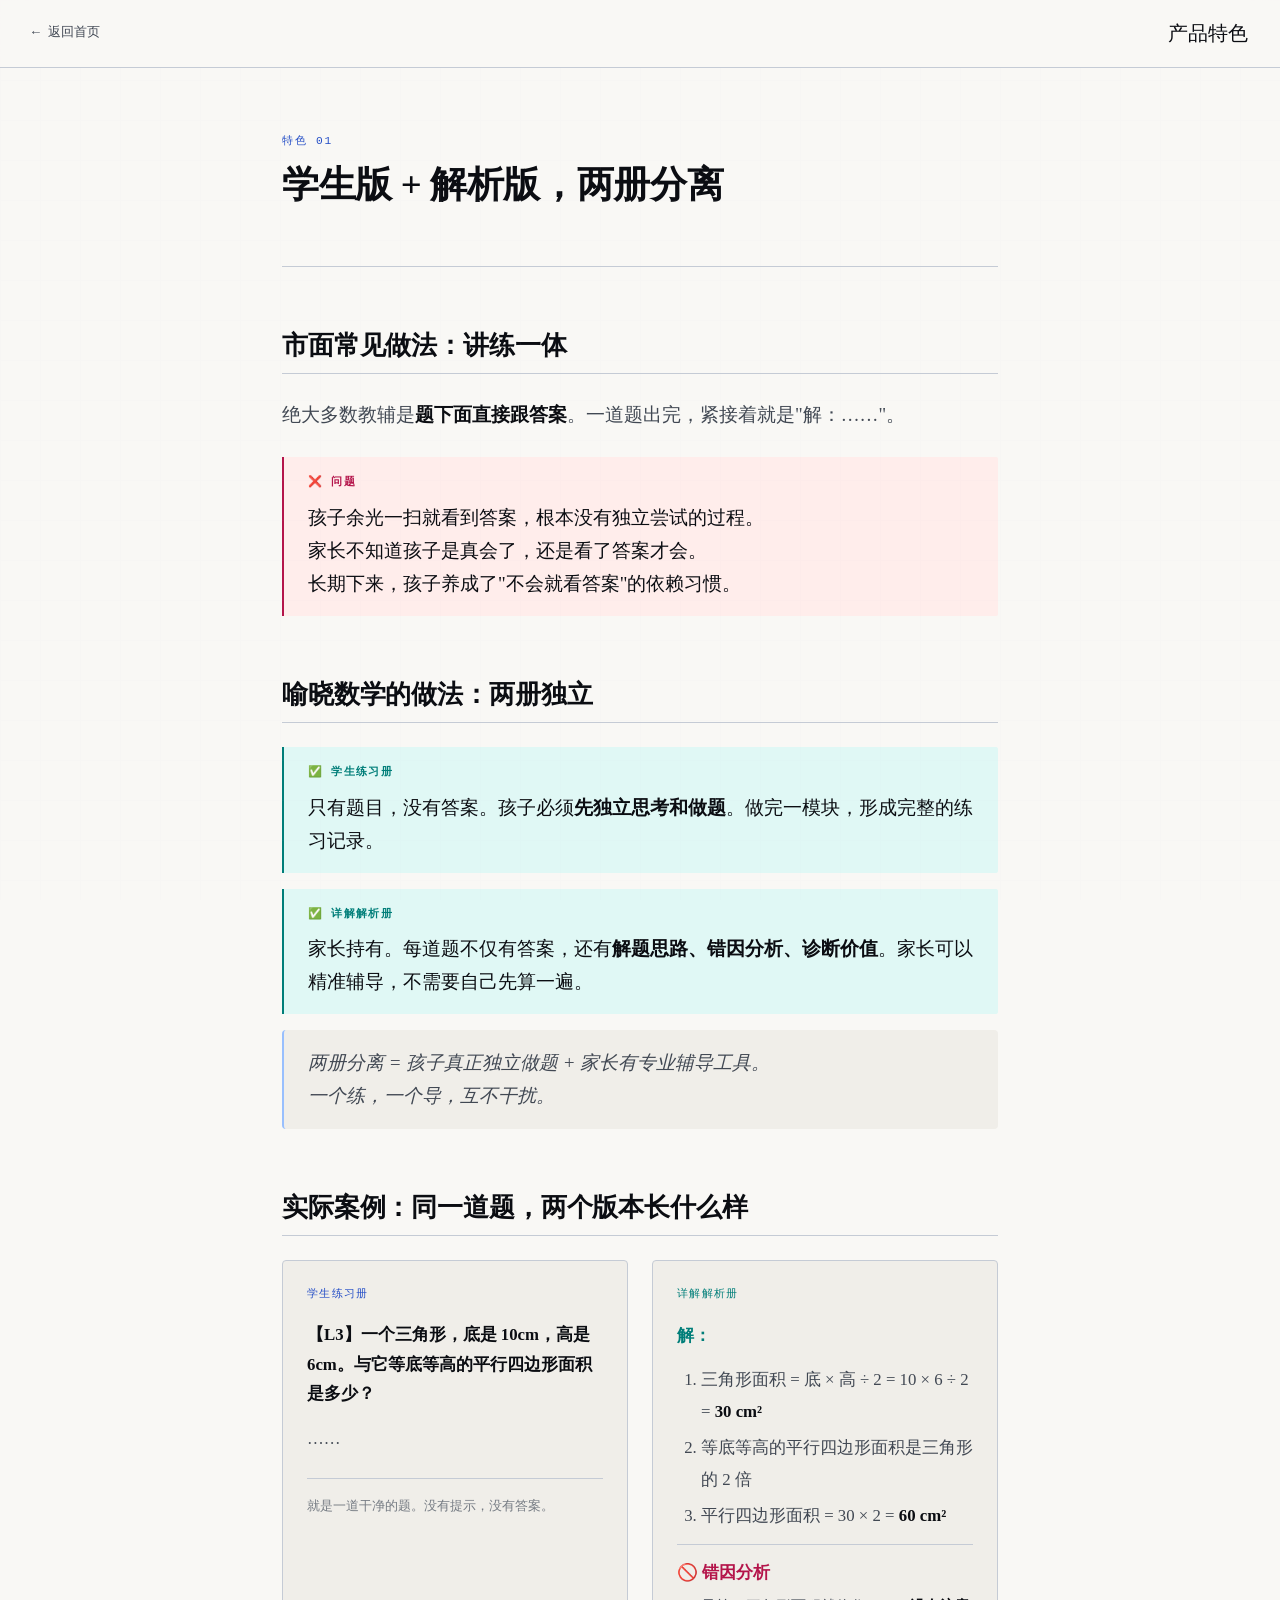
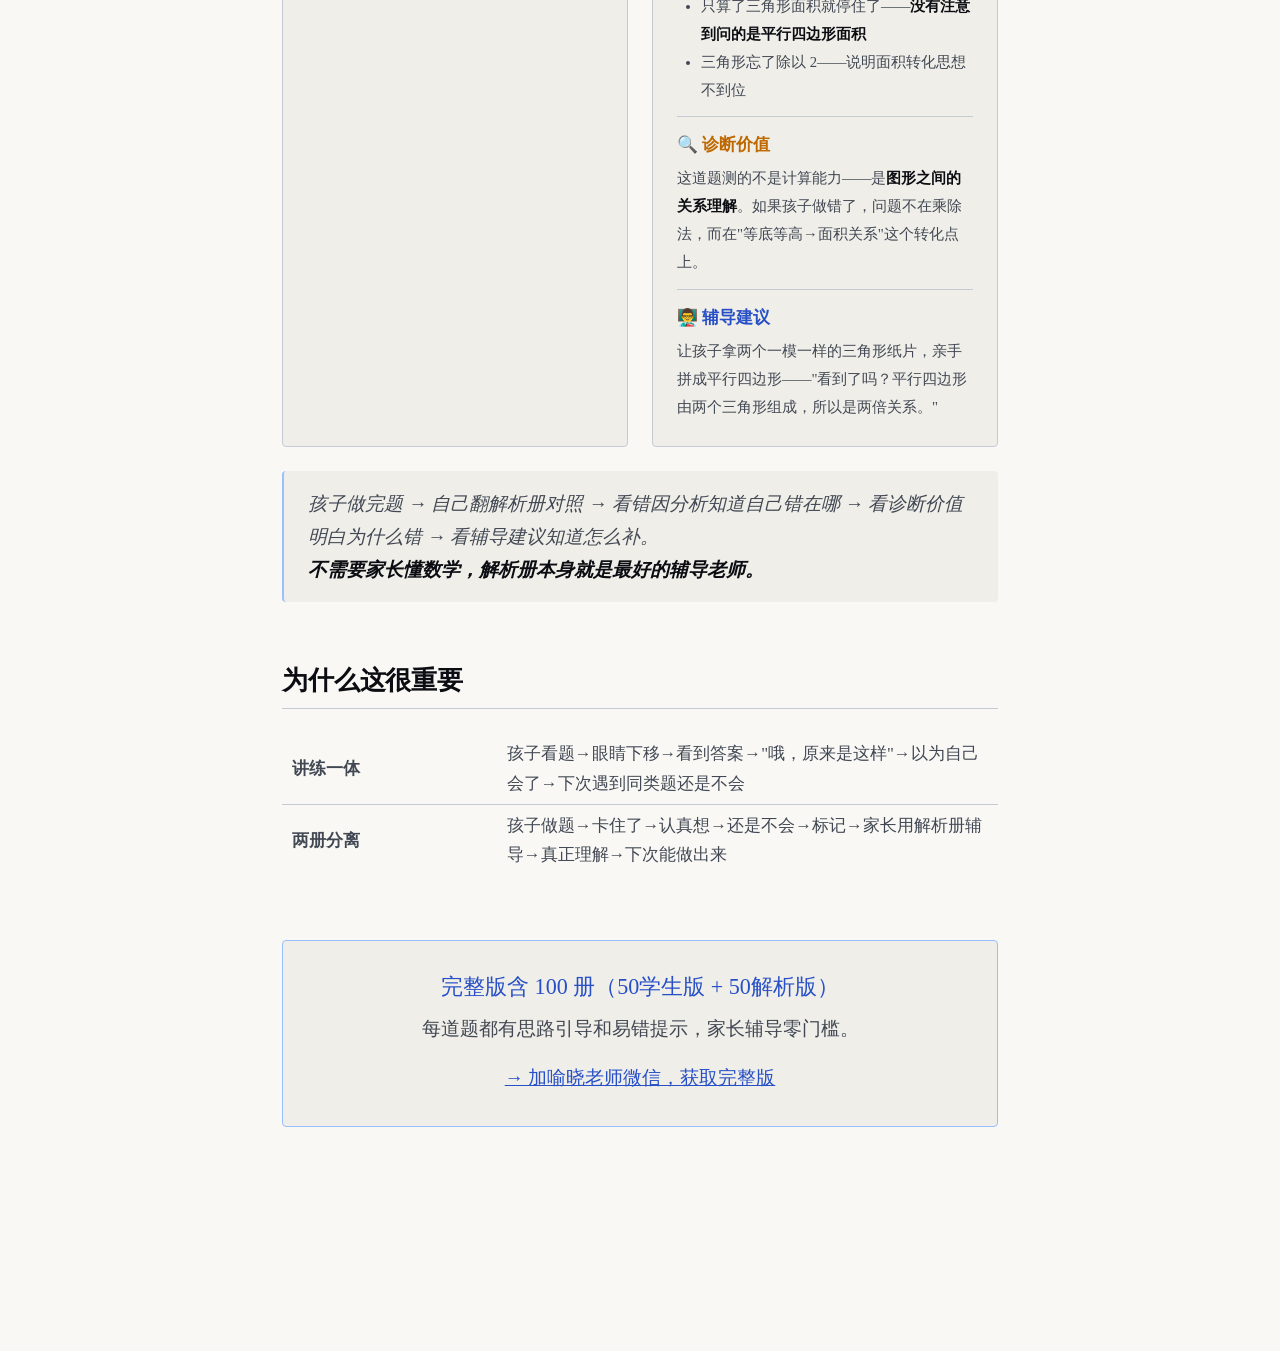
==== commit 5d48e366: "更新二维码 + 替换联系方式为喻晓老师 13162023390" ====
--- a/feature-1-dual.html
+++ b/feature-1-dual.html
@@ -1,4 +1,4 @@
-<!DOCTYPE html>
+﻿<!DOCTYPE html>
 <html lang="zh-CN">
 <head>
 <meta charset="UTF-8">
@@ -81,7 +81,8 @@
 </table>
 </section>
 
-<div class="preview-note"><h3>完整版含 100 册（50学生版 + 50解析版）</h3><p>每道题都有思路引导和易错提示，家长辅导零门槛。</p><p style="margin-top:var(--space-md)"><a href="index.html#cta">→ 加助教小王老师微信，获取完整版</a></p></div>
+<div class="preview-note"><h3>完整版含 100 册（50学生版 + 50解析版）</h3><p>每道题都有思路引导和易错提示，家长辅导零门槛。</p><p style="margin-top:var(--space-md)"><a href="index.html#cta">→ 加喻晓老师微信，获取完整版</a></p></div>
 </div>
 </body>
 </html>
+
